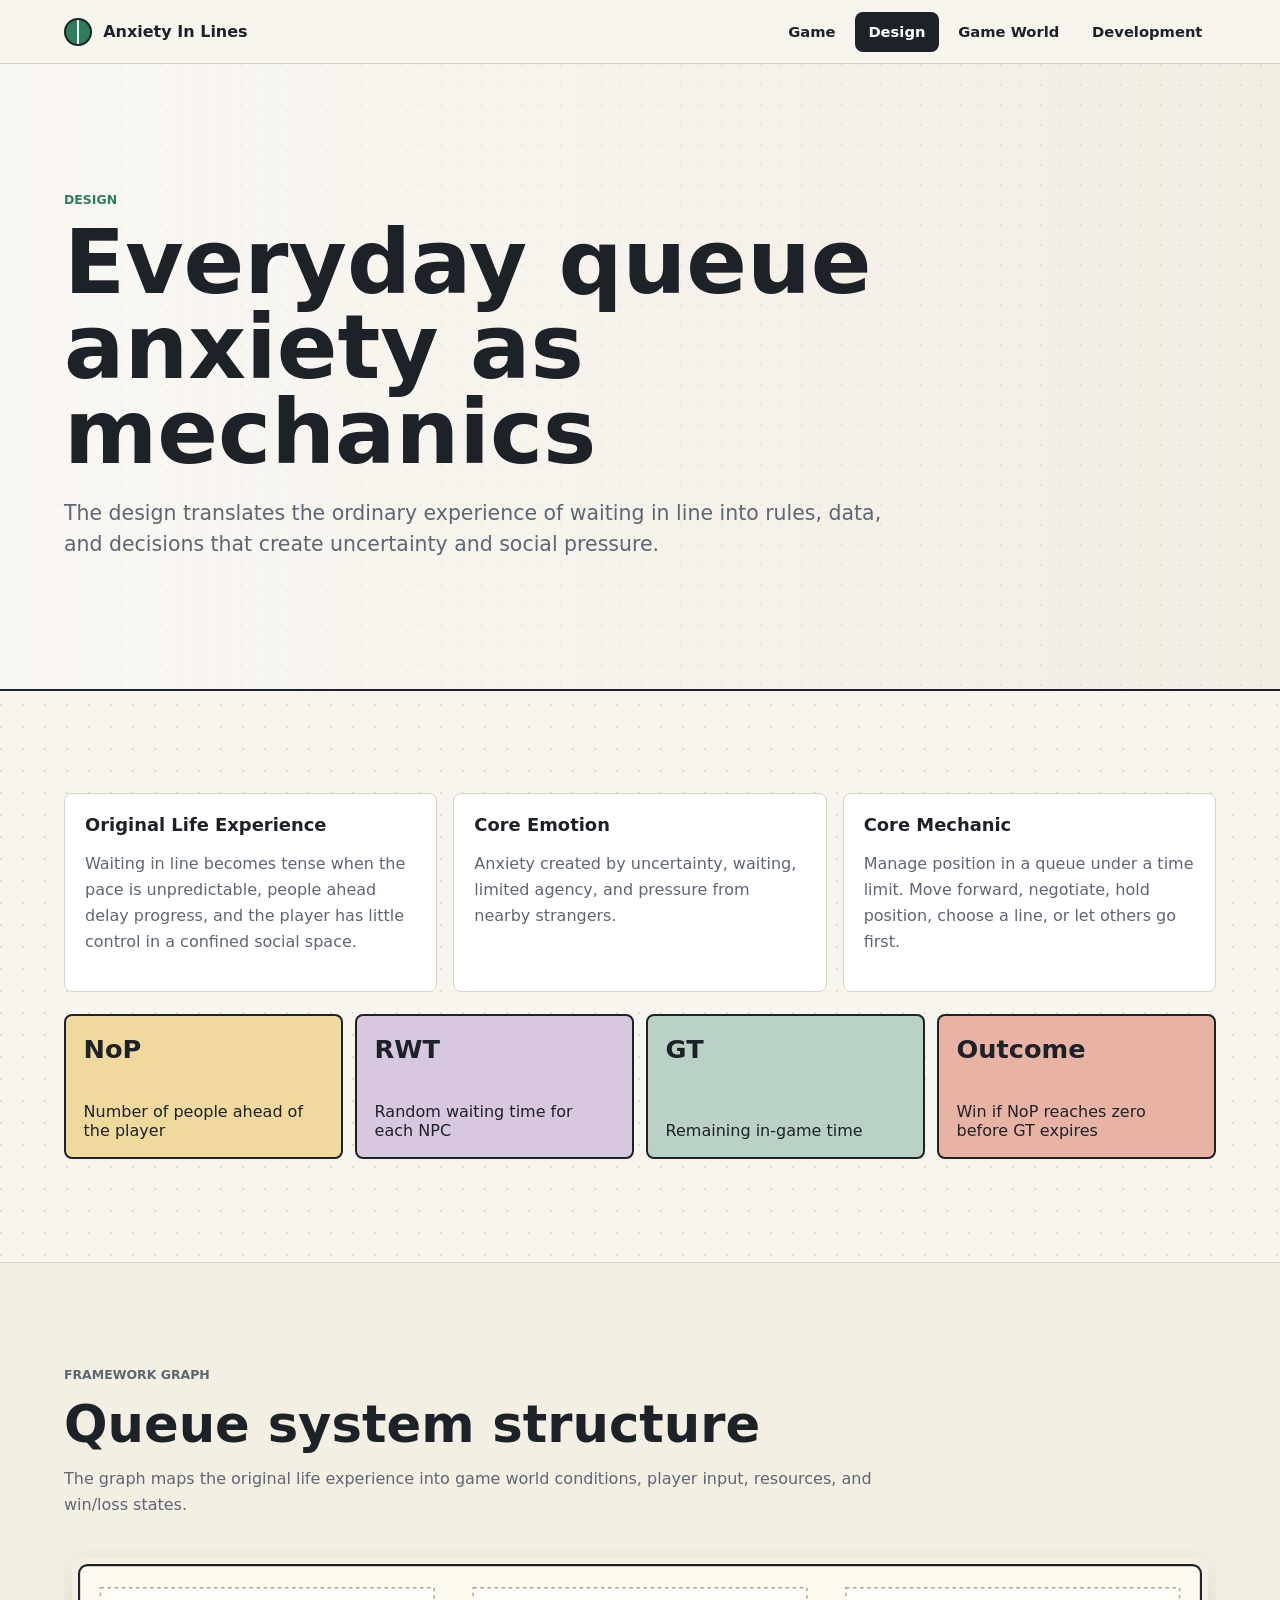
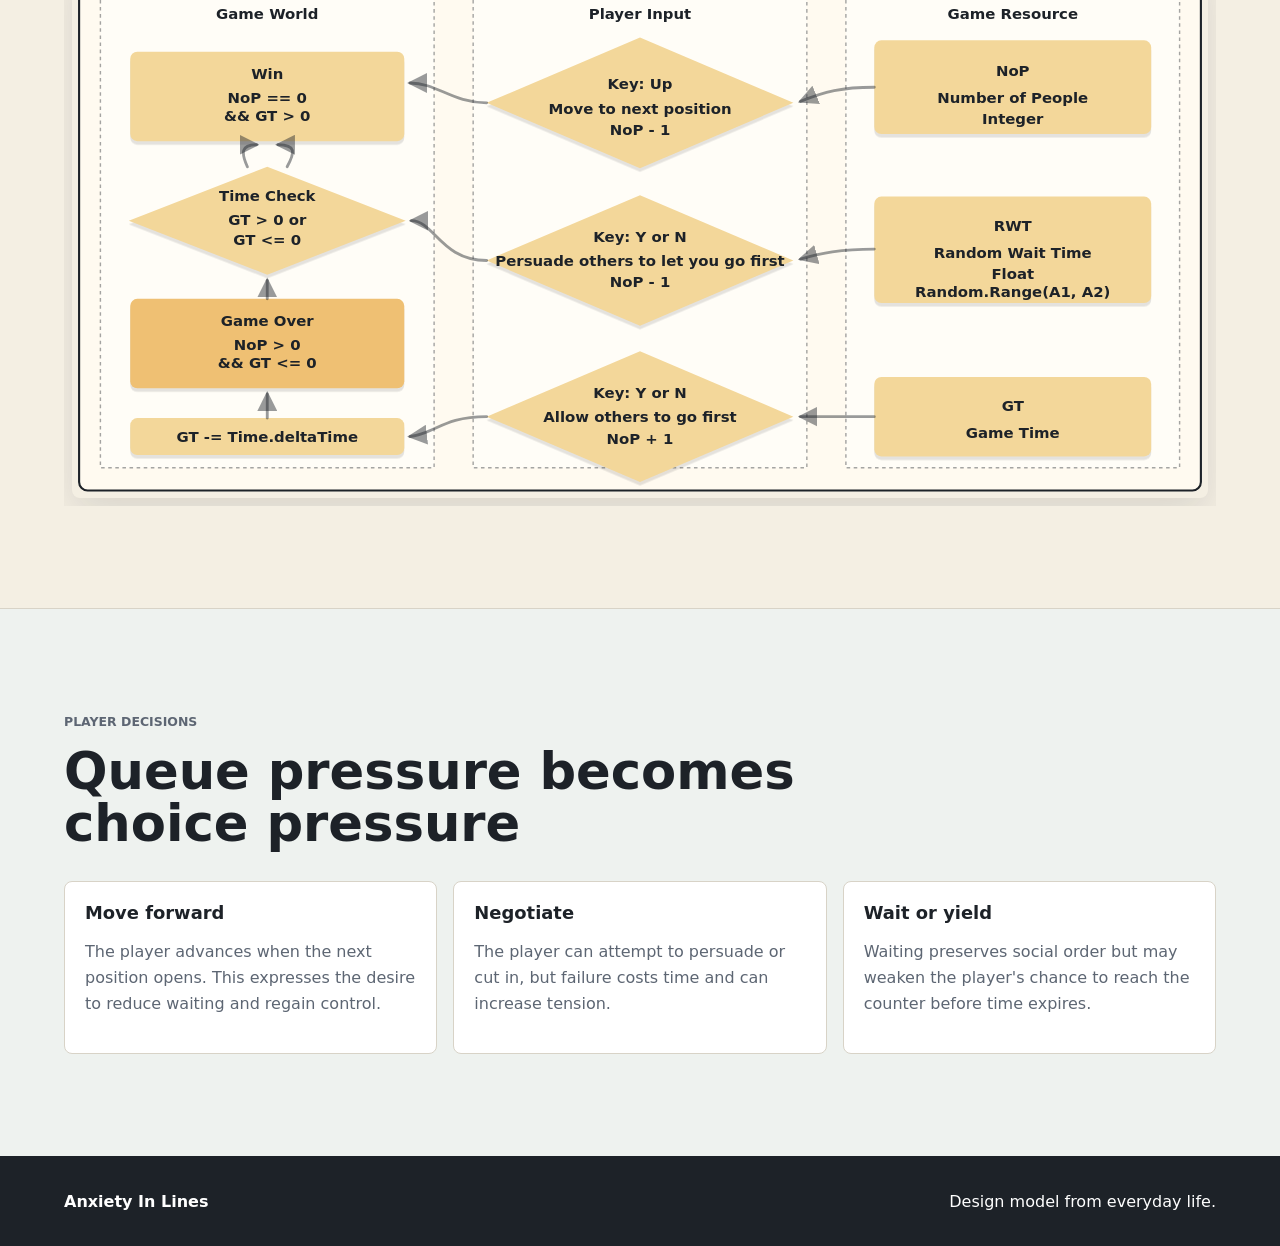
==== website/design.html @ a78f63e4 "Deploy website with GitHub Pages" ====
<!doctype html>
<html lang="en">
  <head>
    <meta charset="utf-8">
    <meta name="viewport" content="width=device-width, initial-scale=1">
    <title>Design - Anxiety In Lines</title>
    <meta name="description" content="Design model for Anxiety In Lines.">
    <link rel="stylesheet" href="styles.css">
  </head>
  <body>
    <header class="site-header">
      <a class="brand" href="index.html" aria-label="Anxiety In Lines home">
        <span class="brand-mark"></span>
        <span>Anxiety In Lines</span>
      </a>
      <nav class="nav" aria-label="Site navigation">
        <a href="index.html">Game</a>
        <a class="active" href="design.html">Design</a>
        <a href="game-world.html">Game World</a>
        <a href="development.html">Development</a>
      </nav>
    </header>

    <main>
      <section class="page-hero">
        <p class="eyebrow">Design</p>
        <h1>Everyday queue anxiety as mechanics</h1>
        <p class="lead">
          The design translates the ordinary experience of waiting in line into rules, data, and decisions that create uncertainty and social pressure.
        </p>
      </section>

      <section class="content-section">
        <div class="design-grid">
          <article>
            <h3>Original Life Experience</h3>
            <p>Waiting in line becomes tense when the pace is unpredictable, people ahead delay progress, and the player has little control in a confined social space.</p>
          </article>
          <article>
            <h3>Core Emotion</h3>
            <p>Anxiety created by uncertainty, waiting, limited agency, and pressure from nearby strangers.</p>
          </article>
          <article>
            <h3>Core Mechanic</h3>
            <p>Manage position in a queue under a time limit. Move forward, negotiate, hold position, choose a line, or let others go first.</p>
          </article>
        </div>

        <div class="data-flow">
          <div class="data-node">
            <span>NoP</span>
            <p>Number of people ahead of the player</p>
          </div>
          <div class="data-node">
            <span>RWT</span>
            <p>Random waiting time for each NPC</p>
          </div>
          <div class="data-node">
            <span>GT</span>
            <p>Remaining in-game time</p>
          </div>
          <div class="data-node outcome">
            <span>Outcome</span>
            <p>Win if NoP reaches zero before GT expires</p>
          </div>
        </div>
      </section>

      <section class="content-section framework-section">
        <div class="section-heading">
          <p class="eyebrow">Framework Graph</p>
          <h2>Queue system structure</h2>
          <p>The graph maps the original life experience into game world conditions, player input, resources, and win/loss states.</p>
        </div>

        <div class="framework-graph" aria-label="Anxiety In Lines game framework graph">
          <svg class="framework-svg" viewBox="0 0 1600 760" role="img" aria-labelledby="frameworkTitle frameworkDesc">
            <title id="frameworkTitle">Anxiety In Lines game framework graph</title>
            <desc id="frameworkDesc">A three-column graph showing game world states, player inputs, and game resources for the queue anxiety game.</desc>
            <defs>
              <marker id="frameworkArrow" markerWidth="7" markerHeight="7" refX="6" refY="3.5" orient="auto">
                <path d="M0,0 L7,3.5 L0,7 Z"></path>
              </marker>
            </defs>

            <rect class="svg-board" x="10" y="10" width="1580" height="740" rx="12"></rect>
            <rect class="svg-column" x="40" y="42" width="470" height="676"></rect>
            <rect class="svg-column" x="565" y="42" width="470" height="676"></rect>
            <rect class="svg-column" x="1090" y="42" width="470" height="676"></rect>

            <text class="svg-heading" x="275" y="86">Game World</text>
            <text class="svg-heading" x="800" y="86">Player Input</text>
            <text class="svg-heading" x="1325" y="86">Game Resource</text>

            <g class="svg-card">
              <rect x="82" y="132" width="386" height="126" rx="10"></rect>
              <text class="svg-title" x="275" y="170">Win</text>
              <text x="275" y="204">NoP == 0</text>
              <text x="275" y="230">&amp;&amp; GT &gt; 0</text>
            </g>

            <g class="svg-diamond">
              <polygon points="275,294 470,370 275,446 80,370"></polygon>
              <text class="svg-title" x="275" y="342">Time Check</text>
              <text x="275" y="376">GT &gt; 0 or</text>
              <text x="275" y="404">GT &lt;= 0</text>
            </g>

            <g class="svg-card svg-card-dark">
              <rect x="82" y="480" width="386" height="126" rx="10"></rect>
              <text class="svg-title" x="275" y="518">Game Over</text>
              <text x="275" y="552">NoP &gt; 0</text>
              <text x="275" y="578">&amp;&amp; GT &lt;= 0</text>
            </g>

            <g class="svg-card">
              <rect x="82" y="648" width="386" height="52" rx="10"></rect>
              <text class="svg-title" x="275" y="682">GT -= Time.deltaTime</text>
            </g>

            <g class="svg-diamond">
              <polygon points="800,112 1016,204 800,296 584,204"></polygon>
              <text class="svg-title" x="800" y="184">Key: Up</text>
              <text x="800" y="220">Move to next position</text>
              <text x="800" y="250">NoP - 1</text>
            </g>

            <g class="svg-diamond">
              <polygon points="800,334 1016,426 800,518 584,426"></polygon>
              <text class="svg-title" x="800" y="400">Key: Y or N</text>
              <text x="800" y="434">Persuade others to let you go first</text>
              <text x="800" y="464">NoP - 1</text>
            </g>

            <g class="svg-diamond">
              <polygon points="800,554 1016,646 800,738 584,646"></polygon>
              <text class="svg-title" x="800" y="620">Key: Y or N</text>
              <text x="800" y="654">Allow others to go first</text>
              <text x="800" y="684">NoP + 1</text>
            </g>

            <g class="svg-card">
              <rect x="1130" y="116" width="390" height="132" rx="10"></rect>
              <text class="svg-title" x="1325" y="166">NoP</text>
              <text x="1325" y="204">Number of People</text>
              <text x="1325" y="234">Integer</text>
            </g>

            <g class="svg-card">
              <rect x="1130" y="336" width="390" height="150" rx="10"></rect>
              <text class="svg-title" x="1325" y="384">RWT</text>
              <text x="1325" y="422">Random Wait Time</text>
              <text x="1325" y="452">Float</text>
              <text x="1325" y="478">Random.Range(A1, A2)</text>
            </g>

            <g class="svg-card">
              <rect x="1130" y="590" width="390" height="112" rx="10"></rect>
              <text class="svg-title" x="1325" y="638">GT</text>
              <text x="1325" y="676">Game Time</text>
            </g>

            <g class="svg-arrow-lines">
              <path d="M1130 182 C1084 182, 1060 188, 1026 202"></path>
              <path d="M1130 410 C1082 410, 1055 416, 1026 424"></path>
              <path d="M1130 646 C1084 646, 1058 646, 1026 646"></path>
              <path d="M584 204 C536 204, 514 176, 476 176"></path>
              <path d="M584 426 C520 426, 510 370, 478 370"></path>
              <path d="M584 646 C522 646, 512 670, 476 674"></path>
              <path d="M275 648 L275 614"></path>
              <path d="M275 480 L275 454"></path>
              <path d="M247 294 C238 274, 238 263, 260 263"></path>
              <path d="M303 294 C314 274, 316 263, 290 263"></path>
            </g>
          </svg>
        </div>
      </section>

      <section class="content-section build-section">
        <div class="section-heading">
          <p class="eyebrow">Player Decisions</p>
          <h2>Queue pressure becomes choice pressure</h2>
        </div>
        <div class="build-grid">
          <article>
            <h3>Move forward</h3>
            <p>The player advances when the next position opens. This expresses the desire to reduce waiting and regain control.</p>
          </article>
          <article>
            <h3>Negotiate</h3>
            <p>The player can attempt to persuade or cut in, but failure costs time and can increase tension.</p>
          </article>
          <article>
            <h3>Wait or yield</h3>
            <p>Waiting preserves social order but may weaken the player's chance to reach the counter before time expires.</p>
          </article>
        </div>
      </section>
    </main>

    <footer class="site-footer">
      <span>Anxiety In Lines</span>
      <span>Design model from everyday life.</span>
    </footer>
  </body>
</html>
---- website/styles.css ----
:root {
  --ink: #1d2228;
  --muted: #5d6673;
  --paper: #f8f5ef;
  --surface: #ffffff;
  --line: #d8d3c7;
  --green: #2f7d5f;
  --coral: #d95f45;
  --amber: #d69b2d;
  --blue: #3b6ea8;
  --plum: #7b4f83;
  --shadow: 0 16px 40px rgba(29, 34, 40, 0.12);
}

* {
  box-sizing: border-box;
}

html {
  scroll-behavior: smooth;
}

body {
  margin: 0;
  font-family: Inter, ui-sans-serif, system-ui, -apple-system, BlinkMacSystemFont, "Segoe UI", sans-serif;
  color: var(--ink);
  background:
    radial-gradient(circle at 1px 1px, rgba(29, 34, 40, 0.12) 1px, transparent 0) 0 0 / 22px 22px,
    var(--paper);
}

a {
  color: inherit;
}

code {
  font-family: "SFMono-Regular", Consolas, monospace;
  font-size: 0.92em;
  background: rgba(29, 34, 40, 0.08);
  padding: 0.12rem 0.32rem;
  border-radius: 4px;
}

.site-header {
  position: sticky;
  top: 0;
  z-index: 10;
  display: flex;
  justify-content: space-between;
  align-items: center;
  gap: 1rem;
  min-height: 64px;
  padding: 0 5vw;
  background: rgba(248, 245, 239, 0.9);
  border-bottom: 1px solid var(--line);
  backdrop-filter: blur(14px);
}

.brand {
  display: inline-flex;
  align-items: center;
  gap: 0.7rem;
  font-weight: 800;
  text-decoration: none;
}

.brand-mark {
  width: 28px;
  height: 28px;
  border-radius: 50%;
  background:
    linear-gradient(90deg, transparent 45%, var(--paper) 45%, var(--paper) 55%, transparent 55%),
    var(--green);
  border: 2px solid var(--ink);
}

.nav {
  display: flex;
  gap: 0.35rem;
  flex-wrap: wrap;
  justify-content: flex-end;
}

.nav a,
.button {
  min-height: 40px;
  display: inline-flex;
  align-items: center;
  justify-content: center;
  padding: 0.6rem 0.85rem;
  border-radius: 8px;
  text-decoration: none;
  font-size: 0.92rem;
  font-weight: 700;
}

.nav a:hover {
  background: rgba(47, 125, 95, 0.12);
}

.nav a.active {
  color: white;
  background: var(--ink);
}

.hero {
  min-height: calc(100vh - 64px);
  display: grid;
  grid-template-columns: minmax(0, 0.95fr) minmax(360px, 1.05fr);
  gap: clamp(2rem, 6vw, 5rem);
  align-items: center;
  padding: 7vh 5vw 8vh;
}

.hero-copy {
  max-width: 760px;
}

.page-hero {
  min-height: 48vh;
  display: grid;
  align-content: center;
  padding: clamp(4rem, 10vw, 8rem) 5vw;
  border-bottom: 2px solid var(--ink);
  background:
    linear-gradient(90deg, rgba(255, 255, 255, 0.7), rgba(255, 255, 255, 0.28)),
    radial-gradient(circle at 1px 1px, rgba(29, 34, 40, 0.11) 1px, transparent 0) 0 0 / 20px 20px,
    #eee7d9;
}

.page-hero h1 {
  max-width: 13ch;
  font-size: clamp(3rem, 7vw, 6.6rem);
}

.eyebrow {
  margin: 0 0 0.8rem;
  color: var(--green);
  font-size: 0.78rem;
  font-weight: 900;
  letter-spacing: 0;
  text-transform: uppercase;
}

h1,
h2,
h3,
p {
  overflow-wrap: break-word;
}

h1 {
  margin: 0;
  max-width: 11ch;
  font-size: clamp(3.2rem, 8vw, 7.6rem);
  line-height: 0.95;
  letter-spacing: 0;
}

h2 {
  margin: 0;
  font-size: clamp(2rem, 4vw, 4rem);
  line-height: 1.02;
  letter-spacing: 0;
}

h3 {
  margin: 0 0 0.65rem;
  font-size: 1.12rem;
  letter-spacing: 0;
}

.lead {
  max-width: 64ch;
  margin: 1.4rem 0 0;
  color: var(--muted);
  font-size: clamp(1.05rem, 2vw, 1.28rem);
  line-height: 1.55;
}

.hero-actions {
  display: flex;
  flex-wrap: wrap;
  gap: 0.7rem;
  margin-top: 2rem;
}

.button {
  border: 2px solid var(--ink);
}

.button.primary {
  background: var(--ink);
  color: white;
}

.button.secondary {
  background: var(--surface);
}

.queue-stage {
  min-height: 560px;
  position: relative;
  overflow: hidden;
  padding: 2rem;
  background: var(--surface);
  border: 2px solid var(--ink);
  border-radius: 8px;
  box-shadow: var(--shadow);
}

.counter {
  position: absolute;
  top: 2rem;
  left: 50%;
  transform: translateX(-50%);
  width: min(78%, 430px);
  padding: 1rem;
  text-align: center;
  font-weight: 900;
  color: white;
  background: var(--green);
  border: 2px solid var(--ink);
}

.lane {
  height: 100%;
  min-height: 470px;
  display: grid;
  align-content: end;
  justify-items: center;
  gap: 1.05rem;
  padding-top: 5rem;
}

.lane::before {
  content: "";
  position: absolute;
  top: 6.4rem;
  bottom: 7rem;
  left: 50%;
  width: 4px;
  transform: translateX(-50%);
  background: var(--line);
}

.person {
  position: relative;
  width: 64px;
  height: 64px;
  border: 2px solid var(--ink);
  border-radius: 50%;
  background: var(--amber);
  box-shadow: 0 6px 0 rgba(29, 34, 40, 0.16);
}

.person::after {
  content: "";
  position: absolute;
  left: 50%;
  bottom: -30px;
  width: 42px;
  height: 26px;
  transform: translateX(-50%);
  border: 2px solid var(--ink);
  border-top: 0;
  background: inherit;
}

.person.served {
  background: var(--green);
}

.person.anxious {
  background: var(--coral);
}

.person.slow {
  background: var(--plum);
}

.person.player {
  background: var(--blue);
  outline: 5px solid rgba(59, 110, 168, 0.2);
}

.person.waiting {
  background: #c7b65a;
}

.stage-panel {
  position: absolute;
  right: 1.2rem;
  bottom: 1.2rem;
  display: grid;
  gap: 0.45rem;
  min-width: 180px;
  padding: 0.9rem;
  background: var(--paper);
  border: 2px solid var(--ink);
  border-radius: 8px;
  font-weight: 800;
}

.status-band {
  display: grid;
  grid-template-columns: repeat(4, minmax(0, 1fr));
  border-top: 2px solid var(--ink);
  border-bottom: 2px solid var(--ink);
  background: var(--ink);
  color: white;
}

.status-band div {
  min-height: 110px;
  padding: 1.25rem 5vw;
  border-right: 1px solid rgba(255, 255, 255, 0.22);
}

.status-band strong {
  display: block;
  margin-top: 0.45rem;
  font-size: clamp(1rem, 2vw, 1.35rem);
}

.status-label {
  color: rgba(255, 255, 255, 0.62);
  font-size: 0.78rem;
  font-weight: 900;
  text-transform: uppercase;
}

.split-section,
.content-section {
  padding: clamp(3.5rem, 8vw, 7rem) 5vw;
}

.split-section {
  display: grid;
  grid-template-columns: minmax(260px, 0.7fr) minmax(0, 1.3fr);
  gap: clamp(1.5rem, 5vw, 4rem);
  align-items: start;
  background: #ece9e1;
  border-bottom: 1px solid var(--line);
}

.section-copy p,
.section-heading p,
.design-grid p,
.build-grid p,
.game-fallback p {
  color: var(--muted);
  line-height: 1.62;
}

.game-frame-wrap {
  position: relative;
  min-height: 520px;
  border: 2px solid var(--ink);
  border-radius: 8px;
  background: #111318;
  overflow: hidden;
  box-shadow: var(--shadow);
}

#gameFrame {
  display: block;
  width: 100%;
  height: 620px;
  border: 0;
  background: #111318;
}

.game-fallback {
  position: absolute;
  inset: 0;
  display: none;
  place-content: center;
  padding: 2rem;
  text-align: center;
  background:
    linear-gradient(90deg, rgba(255, 255, 255, 0.04) 1px, transparent 1px) 0 0 / 28px 28px,
    linear-gradient(0deg, rgba(255, 255, 255, 0.04) 1px, transparent 1px) 0 0 / 28px 28px,
    #111318;
  color: white;
}

.game-fallback h3 {
  font-size: clamp(1.6rem, 4vw, 3rem);
}

.game-fallback p {
  max-width: 58ch;
  margin: 0.75rem auto 0;
  color: rgba(255, 255, 255, 0.72);
}

.section-heading {
  max-width: 860px;
  margin-bottom: 2rem;
}

.design-grid,
.build-grid,
.asset-grid {
  display: grid;
  grid-template-columns: repeat(3, minmax(0, 1fr));
  gap: 1rem;
}

.design-grid article,
.build-grid article,
.timeline-card {
  padding: 1.25rem;
  background: var(--surface);
  border: 1px solid var(--line);
  border-radius: 8px;
}

.data-flow {
  display: grid;
  grid-template-columns: repeat(4, minmax(0, 1fr));
  gap: 0.75rem;
  margin-top: 1.4rem;
}

.data-node {
  min-height: 145px;
  padding: 1.1rem;
  display: grid;
  align-content: space-between;
  background: #f0d99c;
  border: 2px solid var(--ink);
  border-radius: 8px;
}

.data-node span {
  font-size: 1.6rem;
  font-weight: 900;
}

.data-node p {
  margin: 0;
  color: var(--ink);
}

.data-node:nth-child(2) {
  background: #d7c7df;
}

.data-node:nth-child(3) {
  background: #b9d2c5;
}

.data-node.outcome {
  background: #e8b3a5;
}

.framework-section {
  background: #f4efe3;
  border-top: 1px solid var(--line);
  border-bottom: 1px solid var(--line);
}

.framework-graph {
  overflow-x: auto;
  overflow-y: hidden;
  padding: 0.5rem;
}

.framework-svg {
  display: block;
  min-width: 980px;
  width: 100%;
  height: auto;
  border-radius: 8px;
  box-shadow: var(--shadow);
}

.svg-board {
  fill: #fffaf0;
  stroke: var(--ink);
  stroke-width: 3;
}

.svg-column {
  fill: rgba(255, 255, 255, 0.42);
  stroke: rgba(29, 34, 40, 0.4);
  stroke-width: 2;
  stroke-dasharray: 5 5;
}

.svg-card rect,
.svg-diamond polygon {
  fill: #f3d79a;
  stroke: none;
  filter: drop-shadow(0 5px 0 rgba(29, 34, 40, 0.12));
}

.svg-card-dark rect {
  fill: #efc073;
}

.svg-heading,
.svg-title,
.framework-svg text {
  fill: var(--ink);
  font-family: Inter, ui-sans-serif, system-ui, -apple-system, BlinkMacSystemFont, "Segoe UI", sans-serif;
  text-anchor: middle;
  letter-spacing: 0;
}

.svg-heading {
  font-size: 25px;
  font-weight: 900;
}

.svg-title {
  font-size: 24px;
  font-weight: 900;
}

.framework-svg text {
  font-size: 21px;
  font-weight: 600;
}

.svg-arrow-lines path {
  fill: none;
  stroke: rgba(29, 34, 40, 0.45);
  stroke-width: 4;
  stroke-linecap: round;
  stroke-linejoin: round;
  marker-end: url("#frameworkArrow");
}

.framework-svg marker path {
  fill: rgba(29, 34, 40, 0.45);
  stroke: none;
}

.asset-section {
  background: #26252a;
  color: white;
}

.asset-section .eyebrow {
  color: #8bd0ad;
}

.asset-grid figure {
  margin: 0;
  overflow: hidden;
  background: #15161a;
  border: 1px solid rgba(255, 255, 255, 0.16);
  border-radius: 8px;
}

.asset-grid img {
  display: block;
  width: 100%;
  aspect-ratio: 4 / 3;
  object-fit: cover;
  background: #111318;
}

.asset-grid figcaption {
  padding: 0.9rem 1rem 1rem;
  color: rgba(255, 255, 255, 0.75);
  font-size: 0.92rem;
}

.timeline {
  display: grid;
  gap: 0.9rem;
}

.timeline-card {
  display: grid;
  grid-template-columns: 150px minmax(0, 1fr);
  gap: 1rem;
  align-items: start;
}

.timeline-number {
  font-weight: 900;
  color: var(--coral);
}

.timeline-card h3 {
  margin-bottom: 0.35rem;
}

.timeline-card p {
  margin: 0;
  color: var(--muted);
  line-height: 1.55;
}

.build-section {
  background: #eef2ef;
}

.site-footer {
  min-height: 90px;
  display: flex;
  justify-content: space-between;
  align-items: center;
  gap: 1rem;
  padding: 1.5rem 5vw;
  color: white;
  background: var(--ink);
}

.site-footer span:first-child {
  font-weight: 900;
}

@media (max-width: 980px) {
  .hero,
  .split-section {
    grid-template-columns: 1fr;
  }

  .hero {
    min-height: auto;
  }

  .status-band,
  .design-grid,
  .build-grid,
  .asset-grid,
  .data-flow {
    grid-template-columns: repeat(2, minmax(0, 1fr));
  }
}

@media (max-width: 640px) {
  .site-header {
    position: static;
    align-items: flex-start;
    flex-direction: column;
    padding-top: 1rem;
    padding-bottom: 1rem;
  }

  .nav {
    justify-content: flex-start;
  }

  .hero {
    padding-top: 3rem;
  }

  .queue-stage {
    min-height: 500px;
    padding: 1rem;
  }

  .status-band,
  .design-grid,
  .build-grid,
  .asset-grid,
  .data-flow,
  .timeline-card {
    grid-template-columns: 1fr;
  }

  .status-band div {
    min-height: 86px;
  }

  #gameFrame {
    height: 480px;
  }

  .site-footer {
    align-items: flex-start;
    flex-direction: column;
  }
}
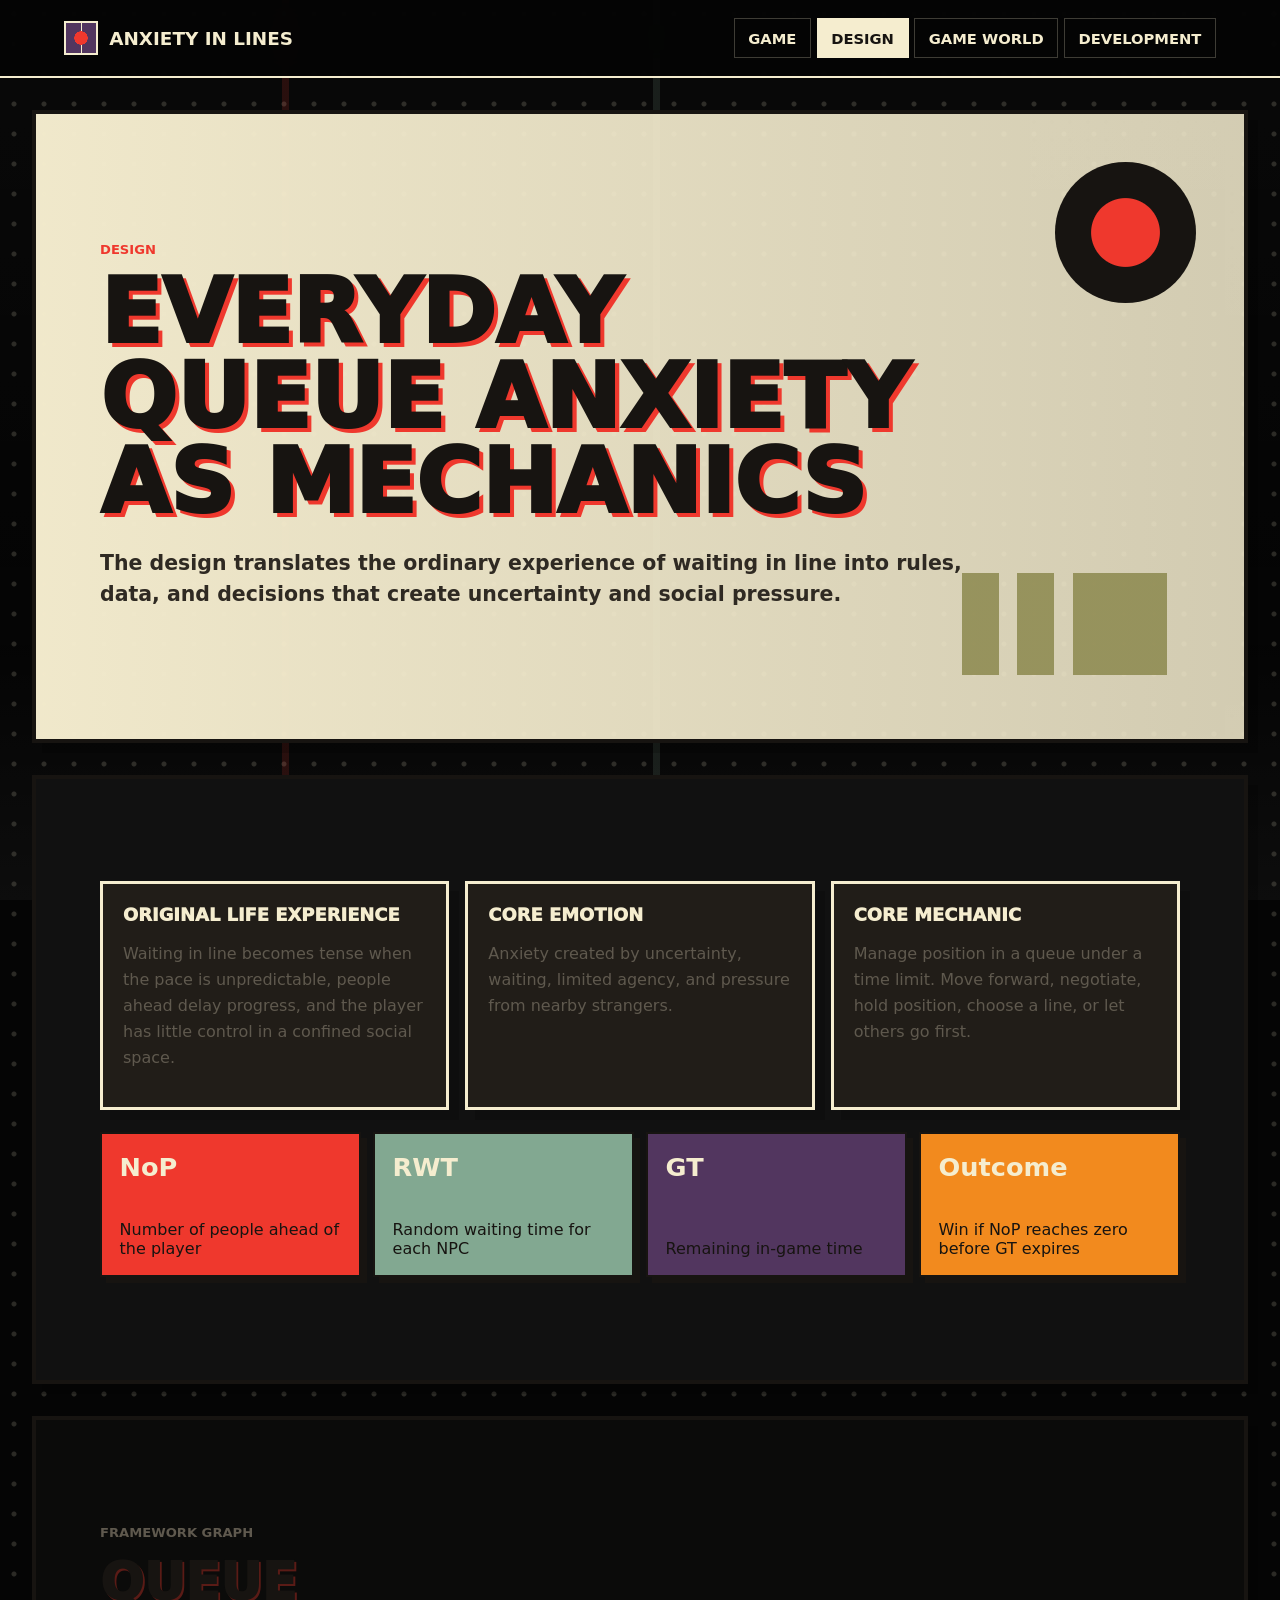
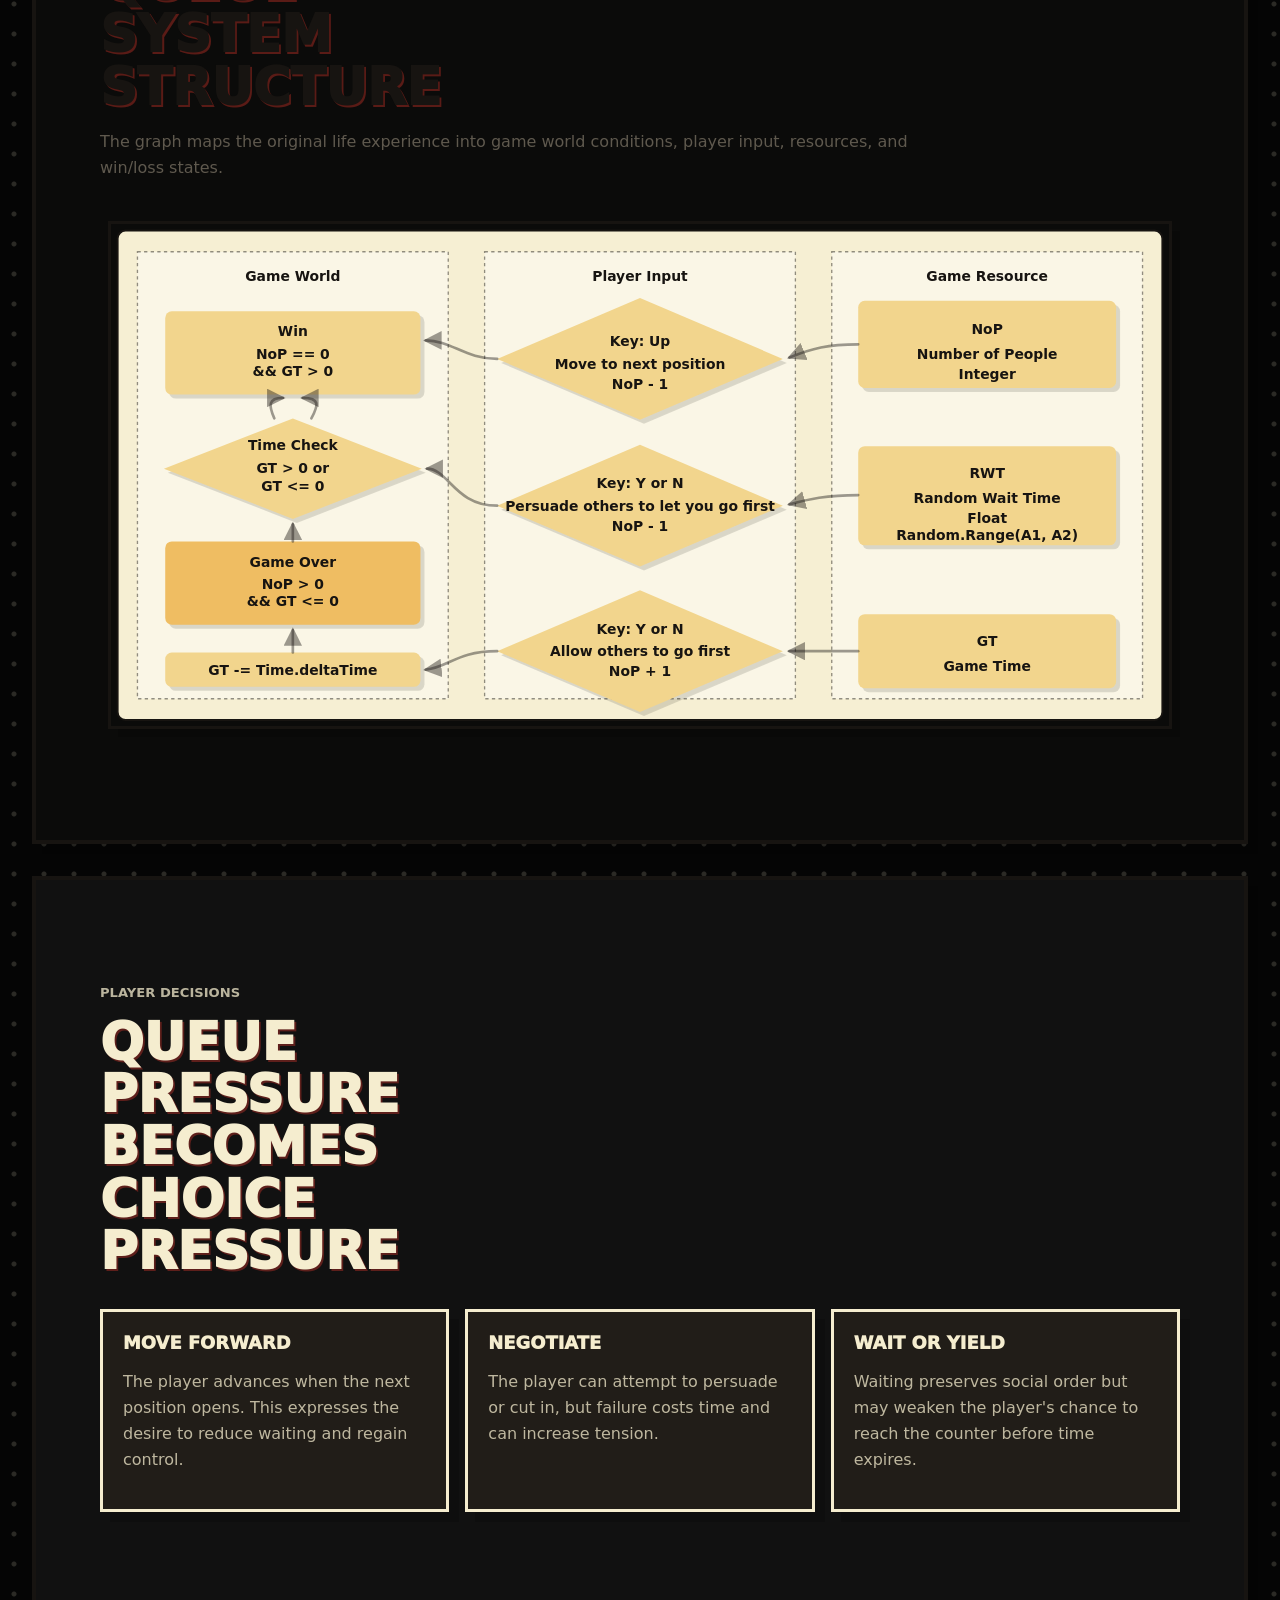
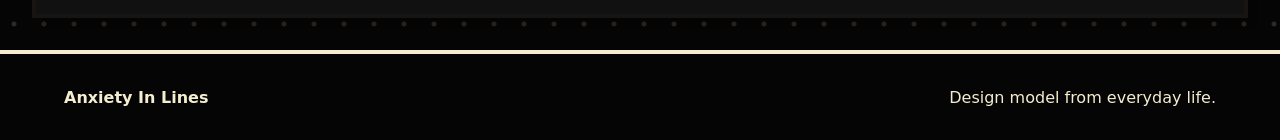
==== commit 832ae29e: "Bust GitHub Pages stylesheet cache" ====
--- a/website/design.html
+++ b/website/design.html
@@ -5,7 +5,7 @@
     <meta name="viewport" content="width=device-width, initial-scale=1">
     <title>Design - Anxiety In Lines</title>
     <meta name="description" content="Design model for Anxiety In Lines.">
-    <link rel="stylesheet" href="styles.css">
+    <link rel="stylesheet" href="styles.css?v=20260623-poster">
   </head>
   <body>
     <header class="site-header">
--- a/website/styles.css
+++ b/website/styles.css
@@ -679,3 +679,355 @@
     flex-direction: column;
   }
 }
+
+/* Poster-style visual pass inspired by bold retro East Asian typography posters. */
+:root {
+  --ink: #171411;
+  --muted: #5f594e;
+  --paper: #f5edcf;
+  --surface: #fff6d8;
+  --line: #2a251e;
+  --green: #82a891;
+  --coral: #ef382d;
+  --amber: #f28a1e;
+  --blue: #0f78a0;
+  --plum: #52365f;
+  --olive: #8a874c;
+  --shadow: 10px 10px 0 rgba(0, 0, 0, 0.18);
+}
+
+body {
+  color: var(--ink);
+  background:
+    radial-gradient(circle at 14px 14px, rgba(245, 237, 207, 0.16) 2px, transparent 3px) 0 0 / 30px 30px,
+    #050505;
+}
+
+body::before {
+  content: "";
+  position: fixed;
+  inset: 0;
+  z-index: -1;
+  pointer-events: none;
+  background:
+    linear-gradient(90deg, transparent 0 22%, rgba(239, 56, 45, 0.14) 22% 22.6%, transparent 22.6% 51%, rgba(130, 168, 145, 0.14) 51% 51.6%, transparent 51.6%),
+    linear-gradient(0deg, rgba(255, 255, 255, 0.035), transparent 30%, rgba(255, 255, 255, 0.02));
+}
+
+.site-header {
+  min-height: 78px;
+  background: rgba(5, 5, 5, 0.93);
+  border-bottom: 2px solid var(--paper);
+  color: var(--paper);
+}
+
+.brand {
+  font-size: 1.15rem;
+  letter-spacing: 0;
+  text-transform: uppercase;
+}
+
+.brand-mark {
+  width: 34px;
+  height: 34px;
+  border-radius: 0;
+  background:
+    radial-gradient(circle at 50% 50%, var(--coral) 0 31%, transparent 32%),
+    linear-gradient(90deg, var(--plum) 0 49%, var(--paper) 49% 54%, var(--plum) 54%);
+  border-color: var(--paper);
+}
+
+.nav a {
+  border: 1px solid rgba(245, 237, 207, 0.24);
+  border-radius: 0;
+  color: var(--paper);
+  text-transform: uppercase;
+}
+
+.nav a:hover,
+.nav a.active {
+  color: var(--ink);
+  background: var(--paper);
+}
+
+.hero,
+.page-hero {
+  position: relative;
+  background:
+    linear-gradient(90deg, rgba(245, 237, 207, 0.98), rgba(245, 237, 207, 0.86)),
+    radial-gradient(circle at 8px 8px, rgba(23, 20, 17, 0.13) 1px, transparent 2px) 0 0 / 18px 18px;
+  border: 4px solid var(--ink);
+  margin: clamp(1rem, 3vw, 2rem);
+  box-shadow: var(--shadow);
+  overflow: hidden;
+}
+
+.hero::before,
+.page-hero::before {
+  content: "";
+  position: absolute;
+  right: clamp(1rem, 4vw, 3rem);
+  top: clamp(1rem, 4vw, 3rem);
+  width: clamp(70px, 11vw, 160px);
+  aspect-ratio: 1;
+  background:
+    radial-gradient(circle at center, var(--coral) 0 34%, transparent 35%),
+    var(--ink);
+  border-radius: 50%;
+}
+
+.hero::after,
+.page-hero::after {
+  content: "";
+  position: absolute;
+  right: clamp(1rem, 6vw, 5rem);
+  bottom: clamp(1rem, 5vw, 4rem);
+  width: clamp(90px, 16vw, 260px);
+  height: clamp(42px, 8vw, 130px);
+  background:
+    linear-gradient(90deg, var(--olive) 0 18%, transparent 18% 27%, var(--olive) 27% 45%, transparent 45% 54%, var(--olive) 54% 100%);
+  opacity: 0.84;
+}
+
+h1,
+h2 {
+  max-width: 12ch;
+  font-weight: 950;
+  text-transform: uppercase;
+}
+
+h1 {
+  color: var(--ink);
+  text-shadow: 0.045em 0.045em 0 var(--coral);
+}
+
+h2 {
+  text-shadow: 0.035em 0.035em 0 rgba(239, 56, 45, 0.35);
+}
+
+h3 {
+  font-weight: 950;
+  text-transform: uppercase;
+}
+
+.eyebrow {
+  color: var(--coral);
+  font-size: 0.82rem;
+}
+
+.lead {
+  color: #2f2a23;
+  font-weight: 650;
+}
+
+.button {
+  border: 2px solid var(--ink);
+  border-radius: 0;
+  box-shadow: 5px 5px 0 var(--ink);
+  text-transform: uppercase;
+}
+
+.button.primary {
+  background: var(--coral);
+  color: var(--paper);
+}
+
+.button.secondary {
+  background: var(--green);
+  color: var(--ink);
+}
+
+.queue-stage,
+.game-frame-wrap,
+.framework-svg,
+.asset-grid figure,
+.design-grid article,
+.build-grid article,
+.timeline-card {
+  border: 3px solid var(--ink);
+  border-radius: 0;
+  box-shadow: var(--shadow);
+}
+
+.queue-stage {
+  background:
+    radial-gradient(circle at 8px 8px, rgba(23, 20, 17, 0.1) 1px, transparent 2px) 0 0 / 18px 18px,
+    var(--surface);
+}
+
+.counter {
+  border-radius: 0;
+  background: var(--ink);
+  color: var(--paper);
+}
+
+.person {
+  border-width: 3px;
+  box-shadow: 6px 6px 0 rgba(0, 0, 0, 0.18);
+}
+
+.stage-panel {
+  border-radius: 0;
+  background: var(--coral);
+  color: var(--paper);
+}
+
+.status-band {
+  margin: 0 clamp(1rem, 3vw, 2rem);
+  border: 4px solid var(--paper);
+  background: #050505;
+}
+
+.status-band div:nth-child(1) {
+  background: var(--plum);
+}
+
+.status-band div:nth-child(2) {
+  background: var(--coral);
+}
+
+.status-band div:nth-child(3) {
+  background: var(--green);
+  color: var(--ink);
+}
+
+.status-band div:nth-child(4) {
+  background: var(--olive);
+}
+
+.status-label {
+  color: currentColor;
+  opacity: 0.72;
+}
+
+.split-section,
+.content-section {
+  margin: clamp(1rem, 3vw, 2rem);
+  background: var(--paper);
+  border: 4px solid var(--ink);
+  box-shadow: var(--shadow);
+}
+
+.content-section:nth-of-type(even),
+.build-section {
+  background: #111;
+  color: var(--paper);
+}
+
+.content-section:nth-of-type(even) .section-copy p,
+.content-section:nth-of-type(even) .section-heading p,
+.content-section:nth-of-type(even) .build-grid p,
+.content-section:nth-of-type(even) .timeline-card p,
+.build-section .section-heading p,
+.build-section .build-grid p {
+  color: rgba(245, 237, 207, 0.74);
+}
+
+.design-grid article,
+.build-grid article,
+.timeline-card {
+  background: var(--surface);
+}
+
+.content-section:nth-of-type(even) .design-grid article,
+.content-section:nth-of-type(even) .build-grid article,
+.content-section:nth-of-type(even) .timeline-card,
+.build-section .build-grid article {
+  background: #211d18;
+  border-color: var(--paper);
+  color: var(--paper);
+}
+
+.data-node {
+  border-radius: 0;
+  box-shadow: 6px 6px 0 var(--ink);
+}
+
+.data-node:nth-child(1) {
+  background: var(--coral);
+  color: var(--paper);
+}
+
+.data-node:nth-child(2) {
+  background: var(--green);
+}
+
+.data-node:nth-child(3) {
+  background: var(--plum);
+  color: var(--paper);
+}
+
+.data-node.outcome {
+  background: var(--amber);
+}
+
+.framework-section {
+  background: #0b0b0a;
+}
+
+.svg-board {
+  fill: #f6efd3;
+}
+
+.svg-column {
+  stroke: rgba(23, 20, 17, 0.46);
+}
+
+.svg-card rect,
+.svg-diamond polygon {
+  fill: #f2d58d;
+  filter: drop-shadow(6px 6px 0 rgba(23, 20, 17, 0.14));
+}
+
+.svg-card-dark rect {
+  fill: #efbd62;
+}
+
+.svg-arrow-lines path {
+  stroke: rgba(23, 20, 17, 0.42);
+}
+
+.framework-svg marker path {
+  fill: rgba(23, 20, 17, 0.42);
+}
+
+.asset-section {
+  background: #050505;
+}
+
+.asset-grid figure {
+  border-color: var(--paper);
+}
+
+.asset-grid figcaption {
+  color: var(--paper);
+  font-weight: 850;
+  text-transform: uppercase;
+}
+
+.timeline-number {
+  color: var(--amber);
+  font-size: 1.15rem;
+}
+
+.site-footer {
+  margin-top: 2rem;
+  background: #050505;
+  border-top: 4px solid var(--paper);
+  color: var(--paper);
+}
+
+@media (max-width: 640px) {
+  .hero,
+  .page-hero,
+  .split-section,
+  .content-section,
+  .status-band {
+    margin: 0.75rem;
+  }
+
+  .hero::before,
+  .page-hero::before {
+    width: 56px;
+  }
+}
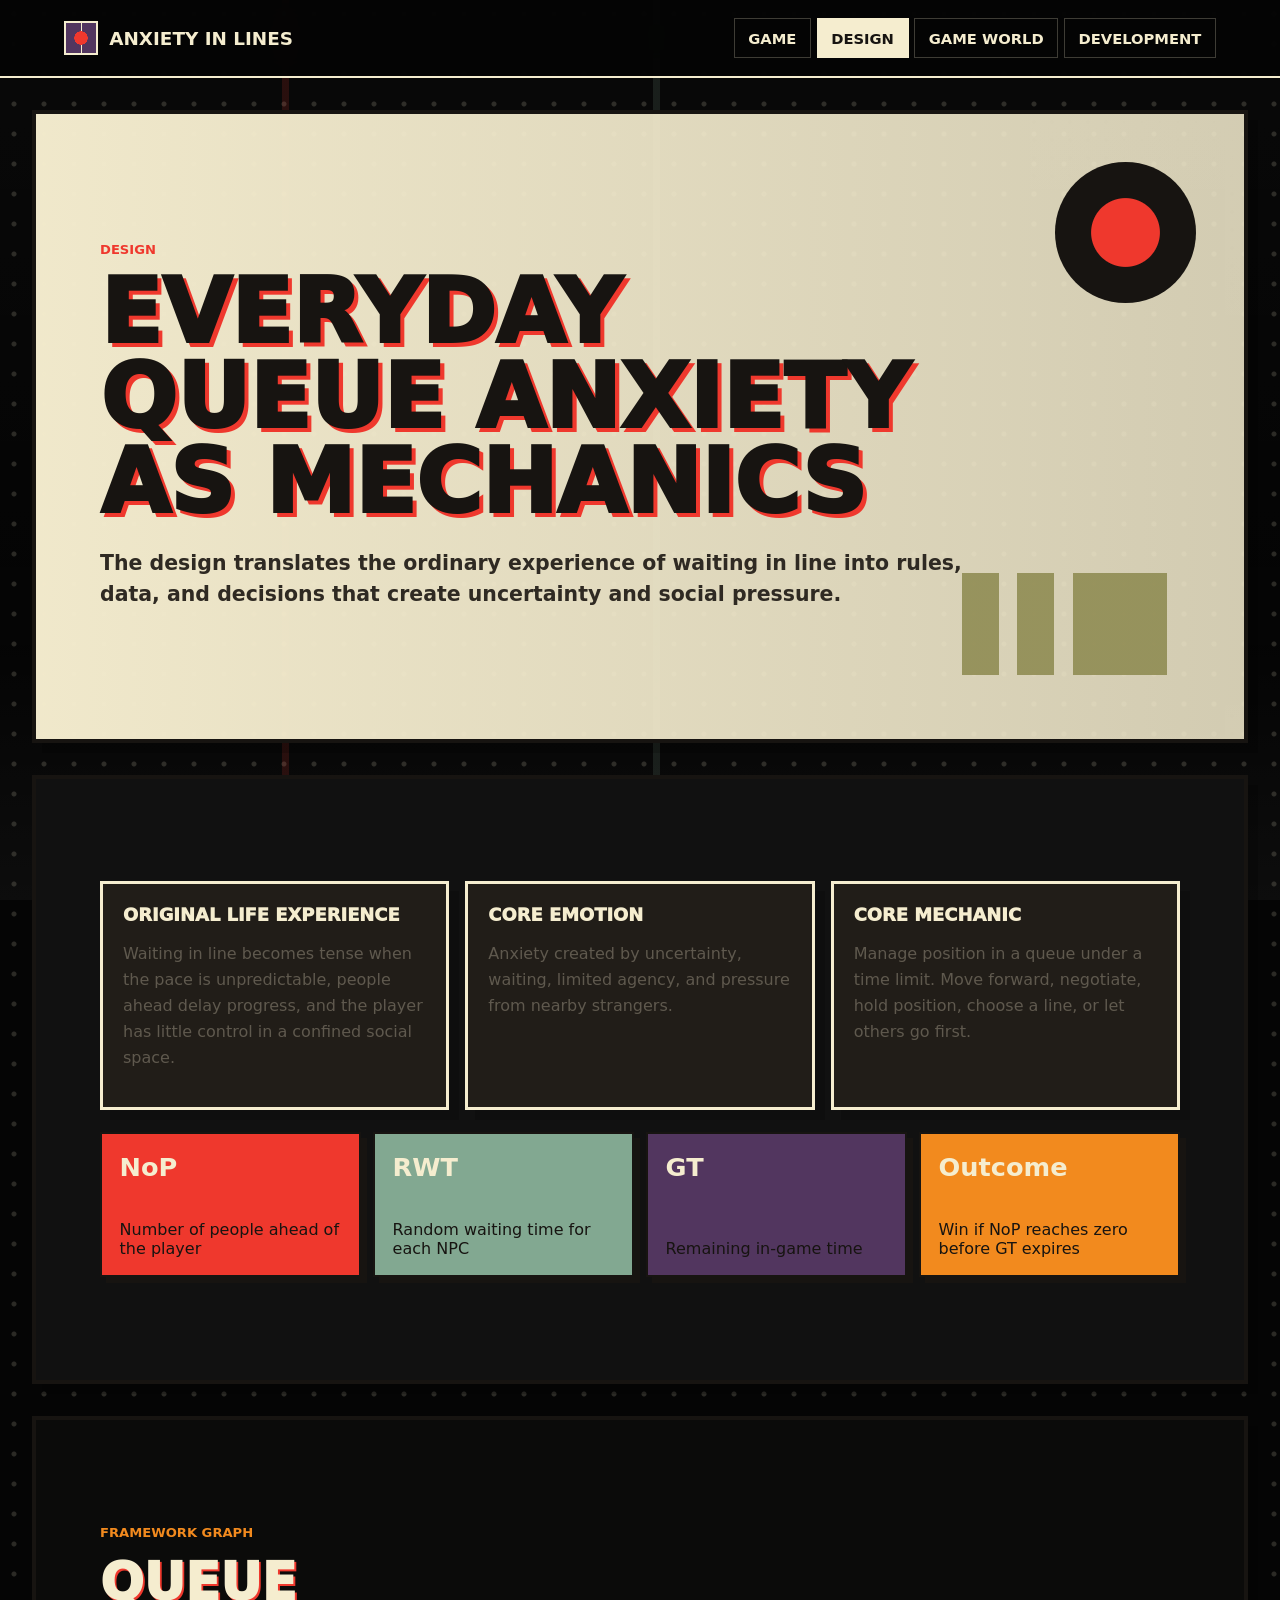
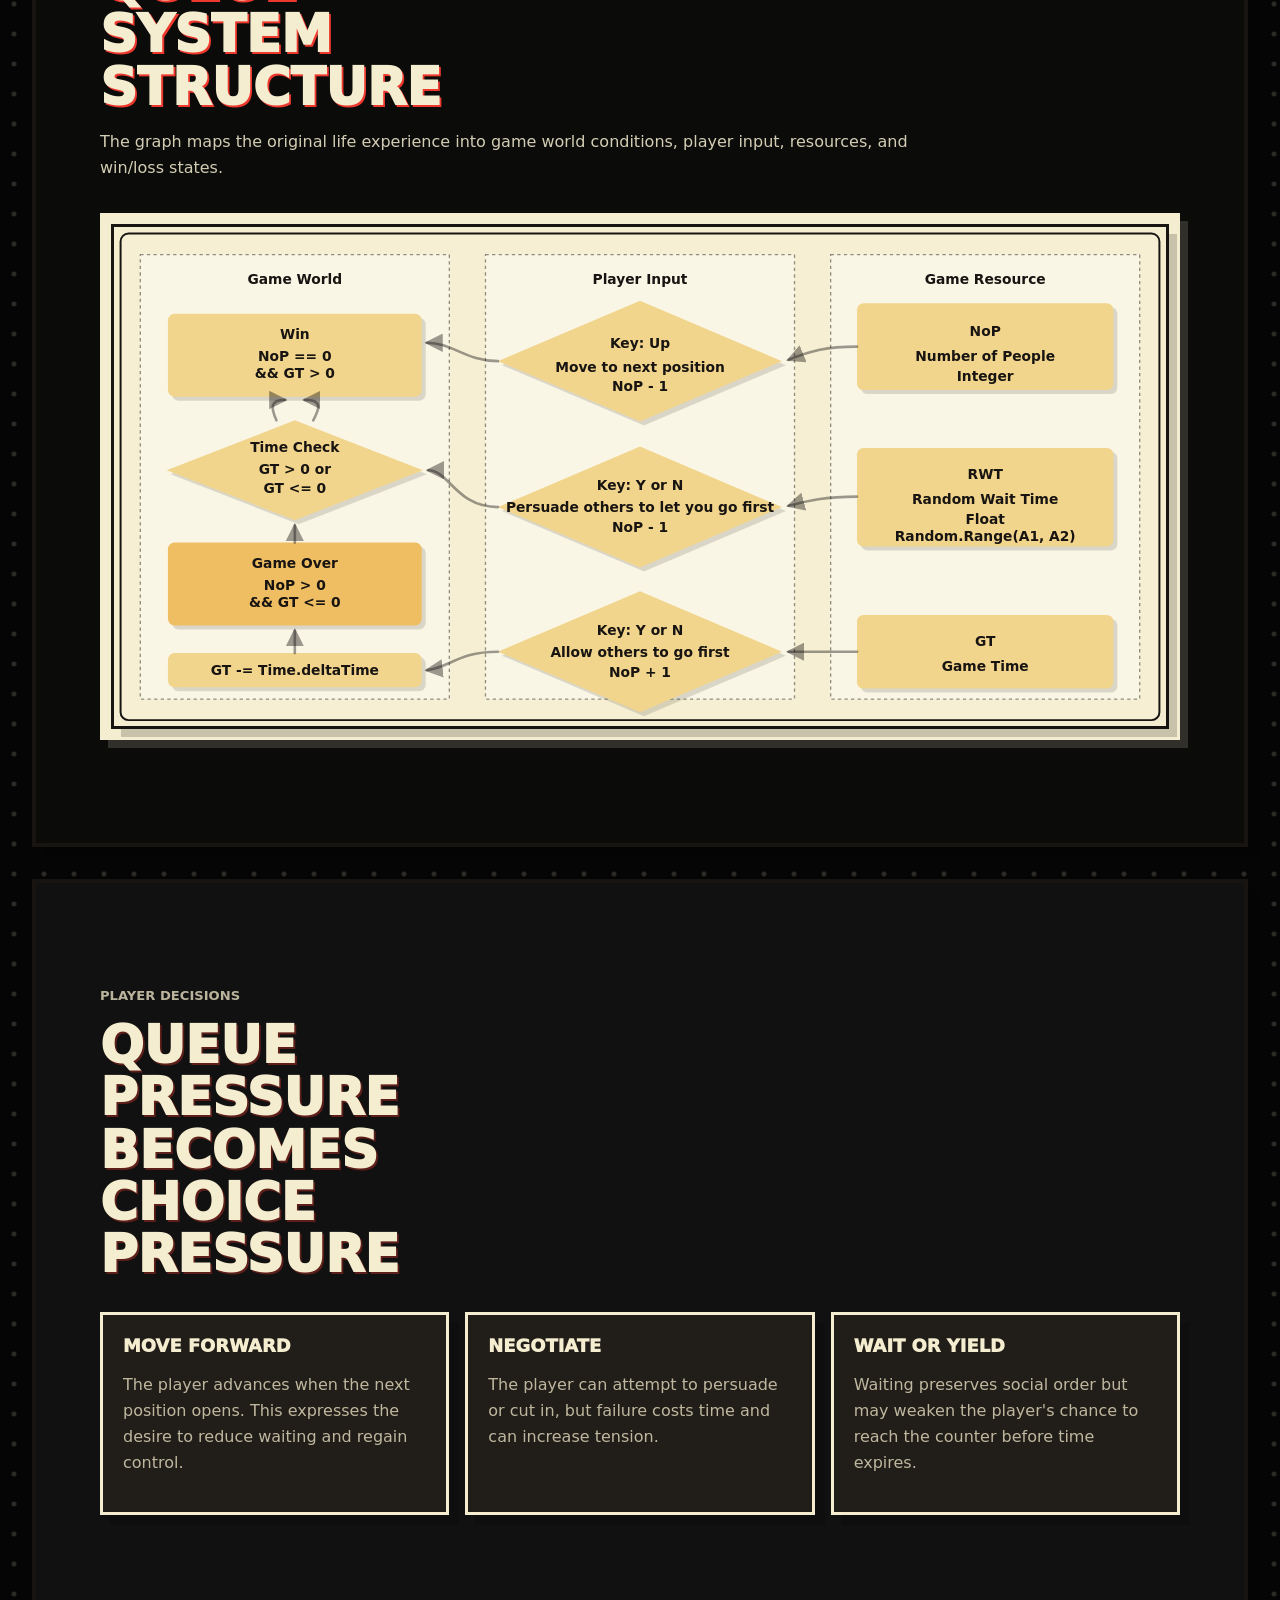
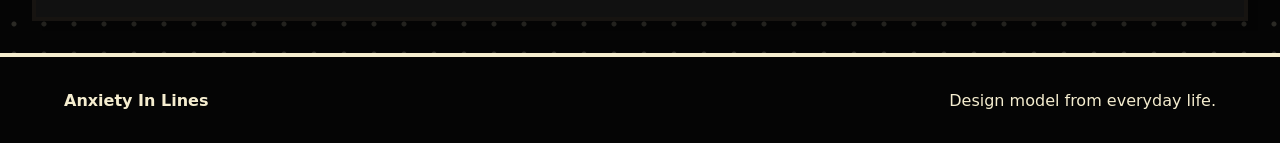
==== commit d9c418d2: "Fix website poster style readability" ====
--- a/website/design.html
+++ b/website/design.html
@@ -5,7 +5,7 @@
     <meta name="viewport" content="width=device-width, initial-scale=1">
     <title>Design - Anxiety In Lines</title>
     <meta name="description" content="Design model for Anxiety In Lines.">
-    <link rel="stylesheet" href="styles.css?v=20260623-poster">
+    <link rel="stylesheet" href="styles.css?v=20260623-poster-fix">
   </head>
   <body>
     <header class="site-header">
--- a/website/styles.css
+++ b/website/styles.css
@@ -753,6 +753,7 @@
 .hero,
 .page-hero {
   position: relative;
+  isolation: isolate;
   background:
     linear-gradient(90deg, rgba(245, 237, 207, 0.98), rgba(245, 237, 207, 0.86)),
     radial-gradient(circle at 8px 8px, rgba(23, 20, 17, 0.13) 1px, transparent 2px) 0 0 / 18px 18px;
@@ -766,6 +767,7 @@
 .page-hero::before {
   content: "";
   position: absolute;
+  z-index: 0;
   right: clamp(1rem, 4vw, 3rem);
   top: clamp(1rem, 4vw, 3rem);
   width: clamp(70px, 11vw, 160px);
@@ -780,6 +782,7 @@
 .page-hero::after {
   content: "";
   position: absolute;
+  z-index: 0;
   right: clamp(1rem, 6vw, 5rem);
   bottom: clamp(1rem, 5vw, 4rem);
   width: clamp(90px, 16vw, 260px);
@@ -787,6 +790,12 @@
   background:
     linear-gradient(90deg, var(--olive) 0 18%, transparent 18% 27%, var(--olive) 27% 45%, transparent 45% 54%, var(--olive) 54% 100%);
   opacity: 0.84;
+}
+
+.hero > *,
+.page-hero > * {
+  position: relative;
+  z-index: 1;
 }
 
 h1,
@@ -965,6 +974,25 @@
   background: #0b0b0a;
 }
 
+.framework-section .section-heading h2 {
+  color: var(--paper);
+  text-shadow: 0.035em 0.035em 0 var(--coral);
+}
+
+.framework-section .section-heading p:not(.eyebrow) {
+  color: rgba(245, 237, 207, 0.86);
+}
+
+.framework-section .eyebrow {
+  color: var(--amber);
+}
+
+.framework-graph {
+  background: var(--paper);
+  border: 3px solid var(--paper);
+  box-shadow: 8px 8px 0 rgba(245, 237, 207, 0.16);
+}
+
 .svg-board {
   fill: #f6efd3;
 }
